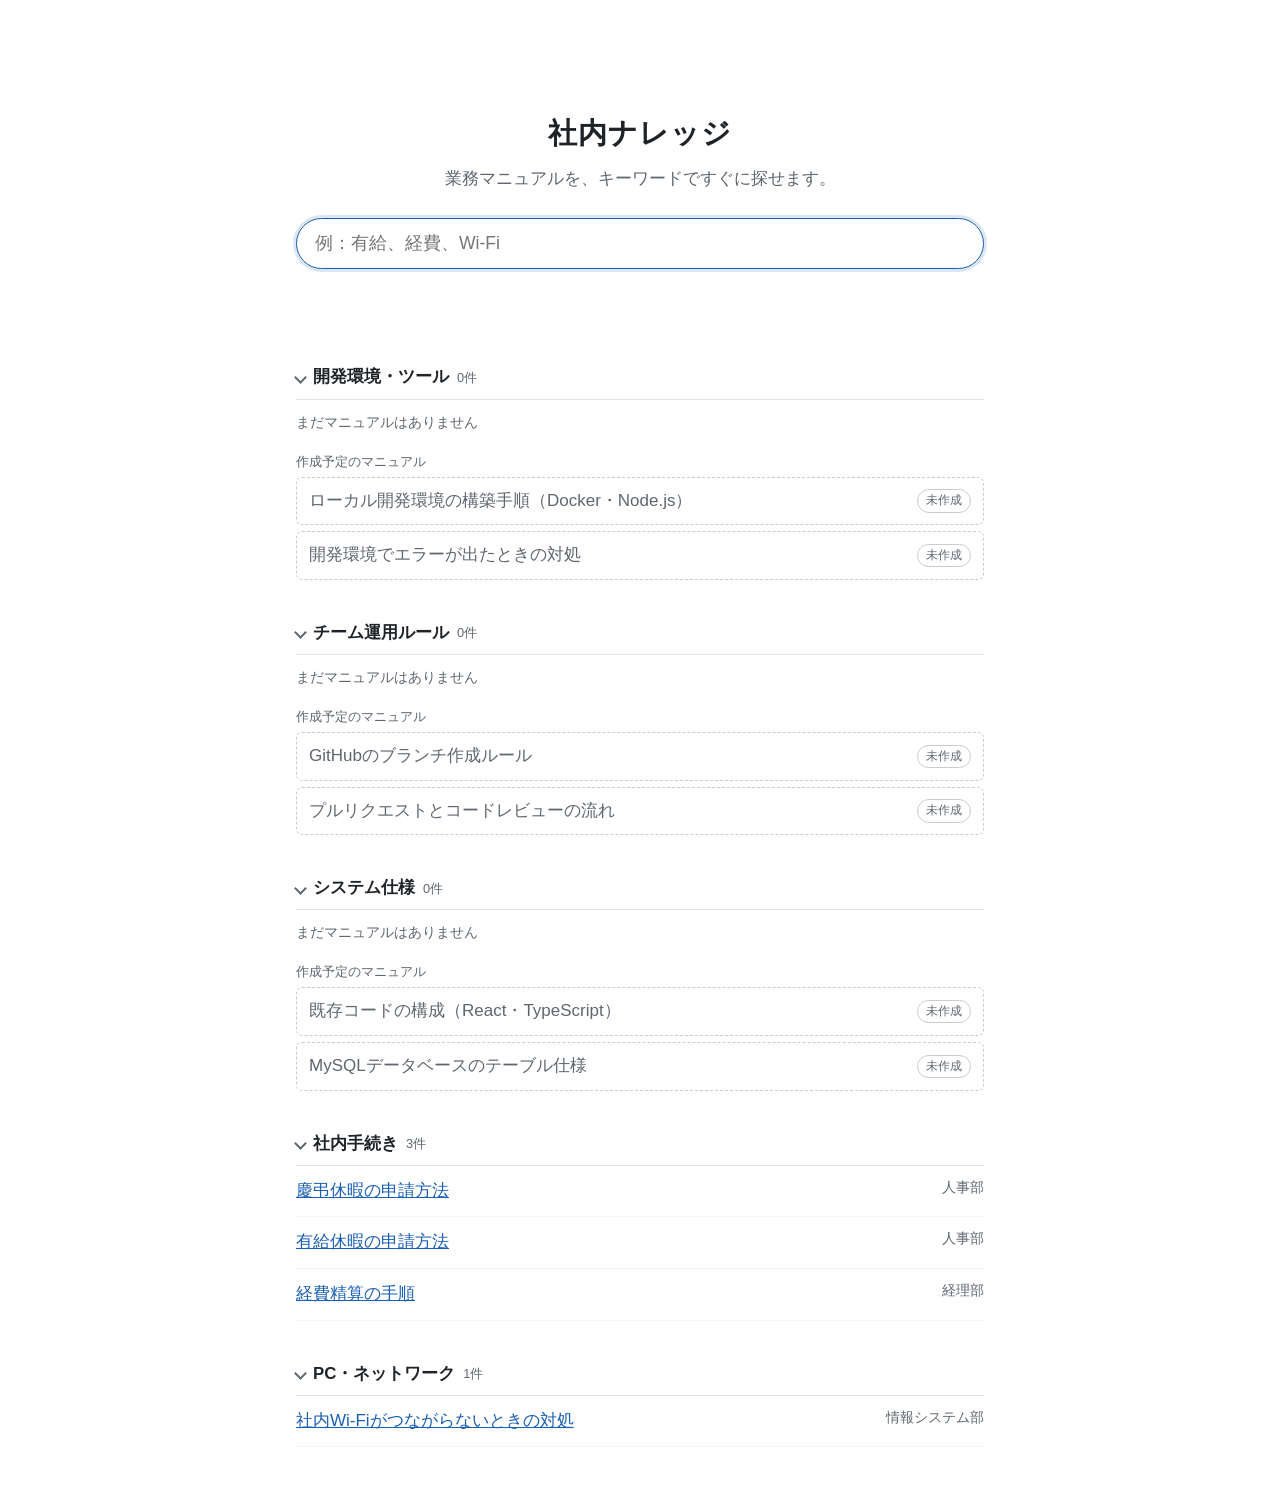
==== public/index.html @ 77f66a77 "サイトの表示に必要なファイルを public フォルダに分け、公開範囲を限定 Co-Authored-By: Claude Opus 5.5 <noreply@anthropic.com>" ====
<!DOCTYPE html>
<html lang="ja">
<head>
<meta charset="UTF-8">
<meta name="robots" content="noindex, nofollow">
<meta name="viewport" content="width=device-width, initial-scale=1">
<title>社内ナレッジ</title>
<link rel="stylesheet" href="style.css">
</head>
<body>
<main class="home">
  <header class="hero">
    <h1>社内ナレッジ</h1>
    <p class="lead">業務マニュアルを、キーワードですぐに探せます。</p>
    <label class="search">
      <span class="visually-hidden">マニュアルを検索</span>
      <input id="q" type="search" placeholder="例：有給、経費、Wi-Fi" autocomplete="off" autofocus>
    </label>
    <p id="status" class="status" aria-live="polite"></p>
  </header>

  <section id="results" class="results" hidden></section>
  <section id="categories" class="categories"></section>
</main>

<script src="search-index.js"></script>
<script>
(function () {
  var docs = window.SEARCH_INDEX || [];
  var order = window.CATEGORY_ORDER || [];
  var planned = window.PLANNED_DOCS || [];
  var input = document.getElementById("q");
  var results = document.getElementById("results");
  var categories = document.getElementById("categories");
  var status = document.getElementById("status");

  function esc(s) {
    return String(s).replace(/[&<>"']/g, function (c) {
      return { "&": "&amp;", "<": "&lt;", ">": "&gt;", '"': "&quot;", "'": "&#39;" }[c];
    });
  }

  function tagList(tags) {
    return '<ul class="tags">' + tags.map(function (t) {
      return '<li><a href="?q=' + encodeURIComponent(t) + '" data-tag="' + esc(t) + '">' + esc(t) + "</a></li>";
    }).join("") + "</ul>";
  }

  // カテゴリ別の一覧（design.md の順。マニュアルがないカテゴリも見出しを出す）
  // 見出しを押すと、そのカテゴリを折りたためる（最初はすべて開いた状態）
  function renderCategories() {
    var names = order.slice();
    docs.forEach(function (d) { if (names.indexOf(d.category) < 0) names.push(d.category); });
    categories.innerHTML = names.map(function (name) {
      var items = docs.filter(function (d) { return d.category === name; });
      var plans = planned.filter(function (p) { return p.category === name; });
      var html = '<details class="category-block" open><summary><h2>' + esc(name) +
        '</h2><span class="count">' + items.length + "件</span></summary>";
      html += items.length
        ? '<ul class="doc-list">' + items.map(function (d) {
            return '<li><a href="' + esc(d.url) + '">' + esc(d.title) + '</a><span class="owner">' + esc(d.owner) + "</span></li>";
          }).join("") + "</ul>"
        : '<p class="none">まだマニュアルはありません</p>';
      // 作成予定のマニュアル（本文はまだないので、リンクにしない）
      if (plans.length) {
        html += '<p class="planned-label">作成予定のマニュアル</p><ul class="planned-list">' +
          plans.map(function (p) {
            return '<li><span class="planned-title">' + esc(p.title) + '</span><span class="badge">未作成</span></li>';
          }).join("") + "</ul>";
      }
      return html + "</details>";
    }).join("");
  }

  // 空白で区切った言葉すべてを含むものを表示（タイトル・本文・タグが対象）
  function search(q) {
    var words = q.toLowerCase().split(/[\s　]+/).filter(Boolean);
    if (!words.length) {
      results.hidden = true;
      categories.hidden = false;
      status.textContent = "";
      return;
    }
    var hits = docs.filter(function (d) {
      var hay = (d.title + " " + d.text + " " + d.tags.join(" ")).toLowerCase();
      return words.every(function (w) { return hay.indexOf(w) >= 0; });
    });
    categories.hidden = true;
    results.hidden = false;
    status.textContent = hits.length ? hits.length + " 件見つかりました" : "";
    results.innerHTML = hits.length ? hits.map(function (d) {
      return '<article class="result"><p class="result-category">' + esc(d.category) + "</p>" +
        '<h2><a href="' + esc(d.url) + '">' + esc(d.title) + "</a></h2>" +
        '<p class="snippet">' + esc(d.text) + "</p>" + tagList(d.tags) + "</article>";
    }).join("") : '<p class="empty">「' + esc(q) + "」に当てはまるマニュアルは見つかりませんでした。<br>言葉を短くするか、別の言い方で試してください。</p>";
  }

  input.addEventListener("input", function () { search(input.value); });

  // タグを押すと、そのタグで検索する
  results.addEventListener("click", function (e) {
    var t = e.target.getAttribute && e.target.getAttribute("data-tag");
    if (t) { e.preventDefault(); input.value = t; search(t); window.scrollTo(0, 0); }
  });

  renderCategories();
  var initial = new URLSearchParams(location.search).get("q");
  if (initial) { input.value = initial; search(initial); }
})();
</script>
</body>
</html>
---- public/style.css ----
:root {
  --text: #1f2328;
  --muted: #5f6670;
  --line: #e3e5e8;
  --soft: #f5f6f7;
  --accent: #1a5fb4;
}

* { box-sizing: border-box; }

body {
  margin: 0;
  background: #fff;
  color: var(--text);
  font-family: "Hiragino Sans", "Hiragino Kaku Gothic ProN", "Yu Gothic UI", "Meiryo", sans-serif;
  font-size: 17px;
  line-height: 1.8;
  -webkit-text-size-adjust: 100%;
}

a { color: var(--accent); }
a:hover { text-decoration: none; }

.visually-hidden {
  position: absolute; width: 1px; height: 1px;
  overflow: hidden; clip: rect(0 0 0 0); white-space: nowrap;
}

/* トップ */
.home, .page {
  max-width: 720px;
  margin: 0 auto;
  padding: 0 16px 64px;
}

.hero {
  text-align: center;
  padding: 12vh 0 24px;
}
.hero h1 { font-size: 1.8rem; margin: 0; letter-spacing: 0.04em; }
.lead { color: var(--muted); margin: 4px 0 24px; }

.search input {
  width: 100%;
  font-size: 1.1rem;
  padding: 14px 18px;
  border: 1px solid #c9cdd2;
  border-radius: 999px;
  outline: none;
  color: var(--text);
  background: #fff;
}
.search input:focus {
  border-color: var(--accent);
  box-shadow: 0 0 0 3px rgba(26, 95, 180, 0.15);
}

.status { color: var(--muted); font-size: 0.9rem; min-height: 1.6em; margin: 8px 0 0; }

.category-block { margin-top: 32px; }
.category-block h2,
.results h2 { font-size: 1.05rem; }
.category-block summary {
  display: flex;
  align-items: center;
  gap: 8px;
  padding: 6px 0;
  border-bottom: 1px solid var(--line);
  cursor: pointer;
  list-style: none;
}
.category-block summary::-webkit-details-marker { display: none; }
.category-block summary::before {
  content: "";
  width: 7px; height: 7px;
  border-right: 2px solid var(--muted);
  border-bottom: 2px solid var(--muted);
  transform: rotate(-45deg);
  transition: transform 0.15s;
  flex-shrink: 0;
}
.category-block[open] summary::before { transform: rotate(45deg); }
.category-block summary:hover h2 { color: var(--accent); }
.category-block h2 { margin: 0; }
.count { color: var(--muted); font-size: 0.8rem; }

.doc-list { list-style: none; margin: 0; padding: 0; }
.doc-list li {
  display: flex; flex-wrap: wrap; justify-content: space-between; gap: 0 12px;
  padding: 10px 0;
  border-bottom: 1px solid var(--soft);
}
.owner { color: var(--muted); font-size: 0.85rem; }
.none { color: var(--muted); font-size: 0.9rem; margin: 10px 0 0; }

/* 作成予定（未作成）のマニュアル */
.planned-label { color: var(--muted); font-size: 0.8rem; margin: 14px 0 4px; }
.planned-list { list-style: none; margin: 0; padding: 0; }
.planned-list li {
  display: flex; flex-wrap: wrap; align-items: center; justify-content: space-between; gap: 4px 12px;
  padding: 8px 12px;
  margin-bottom: 6px;
  border: 1px dashed #c9cdd2;
  border-radius: 6px;
}
.planned-title { color: var(--muted); }
.badge {
  font-size: 0.75rem;
  line-height: 1.6;
  padding: 1px 8px;
  border-radius: 999px;
  border: 1px solid #c9cdd2;
  color: var(--muted);
  white-space: nowrap;
}

.result { padding: 18px 0; border-bottom: 1px solid var(--line); }
.result h2 { margin: 0 0 4px; }
.result-category { color: var(--muted); font-size: 0.8rem; margin: 0; }
.snippet {
  margin: 0 0 8px;
  color: var(--muted);
  font-size: 0.95rem;
  display: -webkit-box;
  -webkit-line-clamp: 2;
  -webkit-box-orient: vertical;
  overflow: hidden;
}
.empty { color: var(--muted); text-align: center; padding: 24px 0; }

/* タグ */
.tags { list-style: none; margin: 0; padding: 0; display: flex; flex-wrap: wrap; gap: 6px; }
.tags a {
  display: inline-block;
  font-size: 0.8rem;
  line-height: 1.6;
  padding: 2px 10px;
  border-radius: 999px;
  background: var(--soft);
  color: var(--muted);
  text-decoration: none;
}
.tags a:hover { color: var(--accent); }

/* マニュアル本文 */
.back { margin: 20px 0; font-size: 0.95rem; }
.category { color: var(--muted); font-size: 0.9rem; margin: 24px 0 0; }
.page h1 { font-size: 1.6rem; line-height: 1.4; margin: 4px 0 12px; }
.meta { display: flex; flex-wrap: wrap; gap: 4px 24px; margin: 0 0 12px; color: var(--muted); font-size: 0.9rem; }
.meta div { display: flex; gap: 8px; }
.meta dd { margin: 0; color: var(--text); }

.body { border-top: 1px solid var(--line); margin-top: 20px; }
.body h2 { font-size: 1.2rem; margin: 32px 0 8px; scroll-margin-top: 16px; }

/* 目次 */
.toc {
  margin: 20px 0 0;
  padding: 12px 16px;
  background: var(--soft);
  border-radius: 6px;
  font-size: 0.95rem;
}
.toc-title { margin: 0 0 4px; color: var(--muted); font-size: 0.85rem; }
.toc ol { margin: 0; padding-left: 1.5em; }
.toc li { margin: 2px 0; }
.body ol, .body ul { padding-left: 1.5em; }
.body li { margin: 4px 0; }

.table-wrap { overflow-x: auto; }
table { border-collapse: collapse; width: 100%; font-size: 0.95rem; }
th, td { border: 1px solid var(--line); padding: 8px 12px; text-align: left; }
th { background: var(--soft); }

@media (max-width: 480px) {
  body { font-size: 16px; }
  .hero { padding-top: 8vh; }
  .hero h1 { font-size: 1.5rem; }
  .page h1 { font-size: 1.35rem; }
}
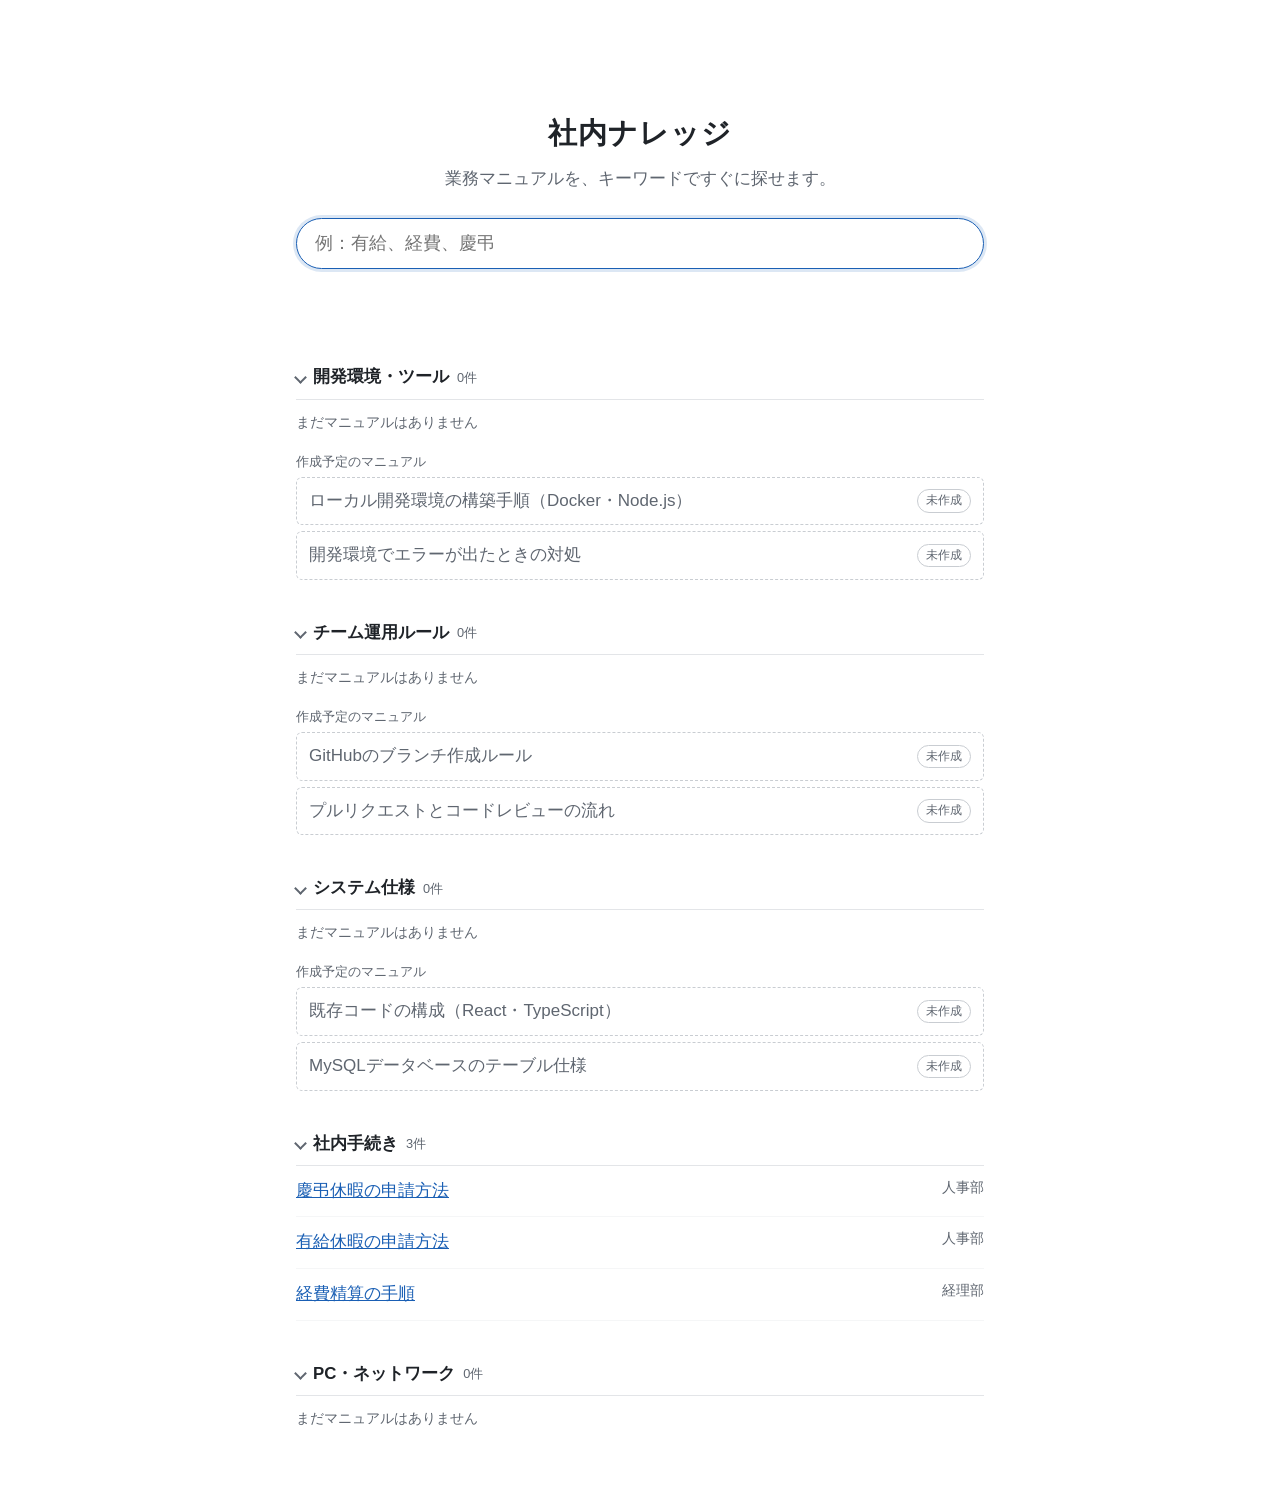
==== commit ada60676: "社内Wi-Fiのマニュアルを削除し、サイトを作り直し Co-Authored-By: Claude Opus 5.5 <noreply@anthropic.com>" ====
--- a/public/index.html
+++ b/public/index.html
@@ -14,7 +14,7 @@
     <p class="lead">業務マニュアルを、キーワードですぐに探せます。</p>
     <label class="search">
       <span class="visually-hidden">マニュアルを検索</span>
-      <input id="q" type="search" placeholder="例：有給、経費、Wi-Fi" autocomplete="off" autofocus>
+      <input id="q" type="search" placeholder="例：有給、経費、慶弔" autocomplete="off" autofocus>
     </label>
     <p id="status" class="status" aria-live="polite"></p>
   </header>
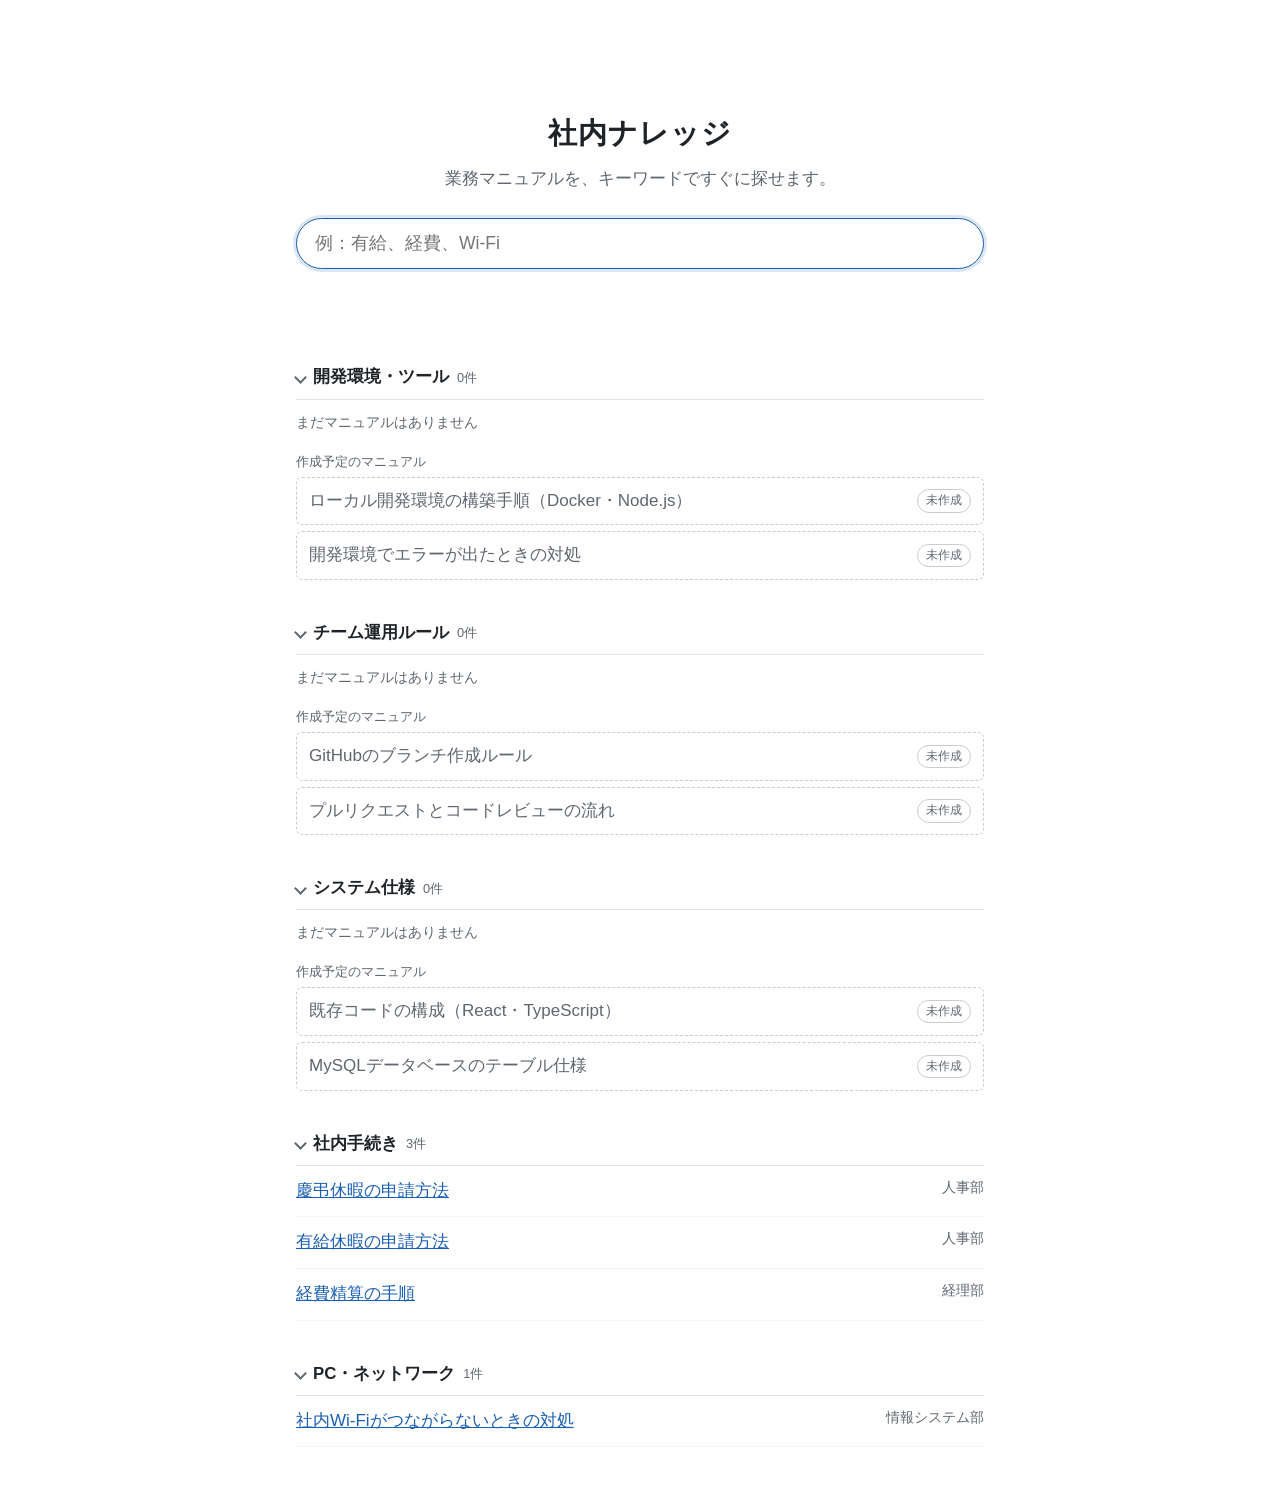
==== commit 58a351a0: "社内Wi-Fiのマニュアルを履歴から元に戻し、サイトを作り直し Co-Authored-By: Claude Opus 5.5 <noreply@anthropic.com>" ====
--- a/public/index.html
+++ b/public/index.html
@@ -14,7 +14,7 @@
     <p class="lead">業務マニュアルを、キーワードですぐに探せます。</p>
     <label class="search">
       <span class="visually-hidden">マニュアルを検索</span>
-      <input id="q" type="search" placeholder="例：有給、経費、慶弔" autocomplete="off" autofocus>
+      <input id="q" type="search" placeholder="例：有給、経費、Wi-Fi" autocomplete="off" autofocus>
     </label>
     <p id="status" class="status" aria-live="polite"></p>
   </header>
